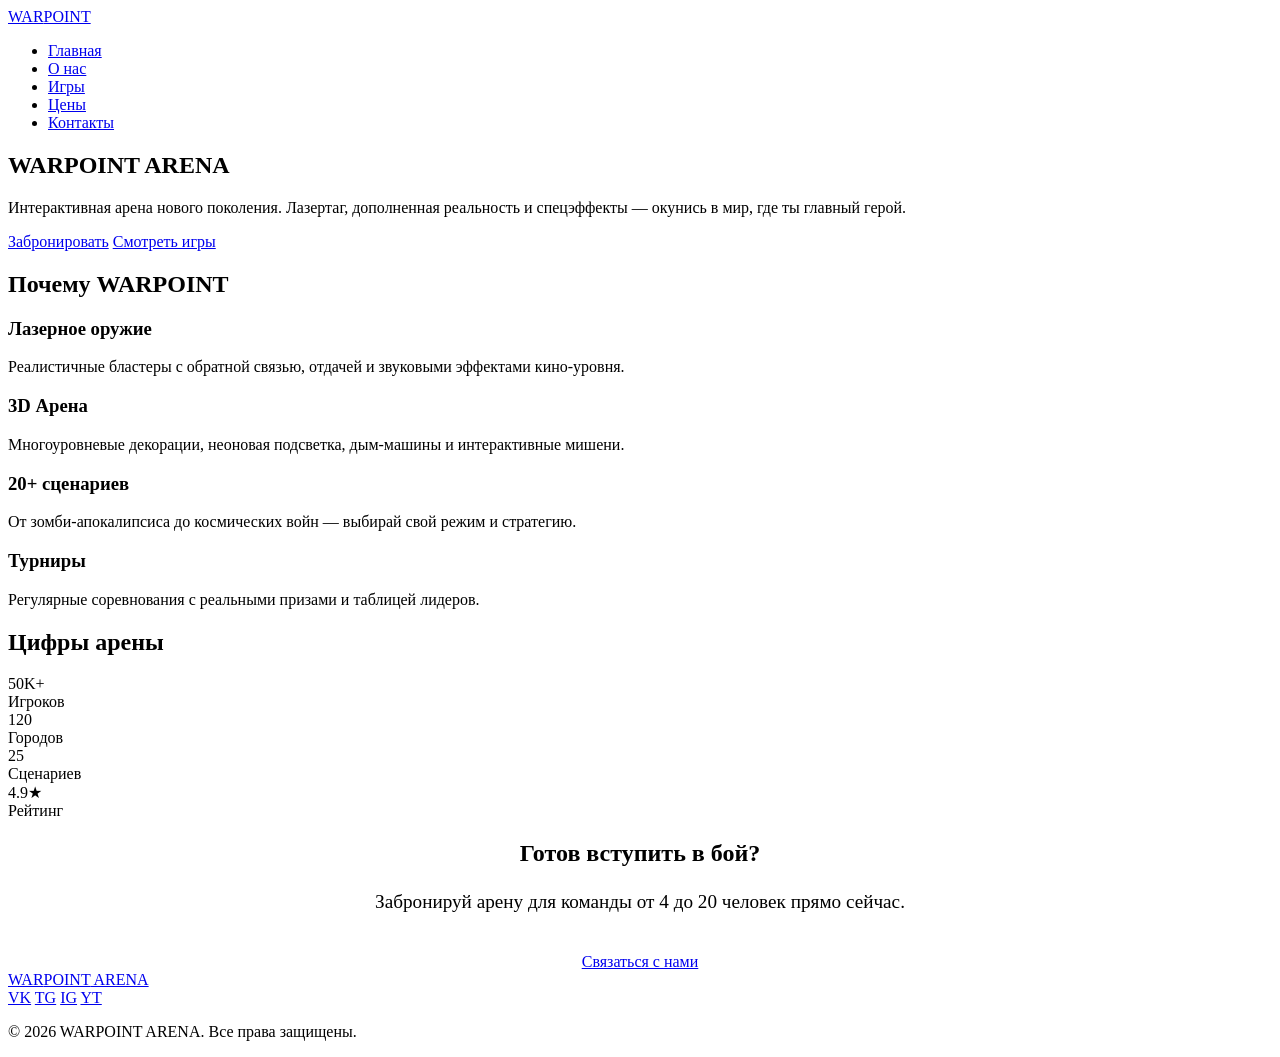
==== index.html @ 6c1cb9da "Add files via upload" ====
<!DOCTYPE html>
<html lang="ru">
<head>
  <meta charset="UTF-8">
  <meta name="viewport" content="width=device-width, initial-scale=1.0">
  <title>WARPOINT ARENA — Интерактивная арена будущего</title>
  <link rel="preconnect" href="https://fonts.googleapis.com">
  <link rel="preconnect" href="https://fonts.gstatic.com" crossorigin>
  <link href="https://fonts.googleapis.com/css2?family=Orbitron:wght@500;700;900&family=Rajdhani:wght@400;600;700&display=swap" rel="stylesheet">
  <link rel="stylesheet" href="css/style.css">
</head>
<body>

<header>
  <div class="nav-container">
    <a href="index.html" class="logo">WAR<span>POINT</span></a>
    <div class="burger" id="burger"><span></span><span></span><span></span></div>
    <nav>
      <ul id="navList">
        <li><a href="index.html" class="active">Главная</a></li>
        <li><a href="about.html">О нас</a></li>
        <li><a href="games.html">Игры</a></li>
        <li><a href="pricing.html">Цены</a></li>
        <li><a href="contacts.html">Контакты</a></li>
      </ul>
    </nav>
  </div>
</header>

<section class="hero">
  <div class="hero-content">
    <h1>WARPOINT ARENA</h1>
    <p>Интерактивная арена нового поколения. Лазертаг, дополненная реальность и спецэффекты — окунись в мир, где ты главный герой.</p>
    <div class="hero-buttons">
      <a href="pricing.html" class="btn">Забронировать</a>
      <a href="games.html" class="btn btn-pink">Смотреть игры</a>
    </div>
  </div>
</section>

<section>
  <div class="container">
    <h2 class="section-title">Почему <span class="neon-text">WARPOINT</span></h2>
    <div class="grid">
      <div class="card">
        <span class="icon"></span>
        <h3>Лазерное оружие</h3>
        <p>Реалистичные бластеры с обратной связью, отдачей и звуковыми эффектами кино-уровня.</p>
      </div>
      <div class="card">
        <span class="icon"></span>
        <h3>3D Арена</h3>
        <p>Многоуровневые декорации, неоновая подсветка, дым-машины и интерактивные мишени.</p>
      </div>
      <div class="card">
        <span class="icon"></span>
        <h3>20+ сценариев</h3>
        <p>От зомби-апокалипсиса до космических войн — выбирай свой режим и стратегию.</p>
      </div>
      <div class="card">
        <span class="icon"></span>
        <h3>Турниры</h3>
        <p>Регулярные соревнования с реальными призами и таблицей лидеров.</p>
      </div>
    </div>
  </div>
</section>

<section>
  <div class="container">
    <h2 class="section-title">Цифры <span class="neon-pink">арены</span></h2>
    <div class="stats">
      <div><span class="stat-num">50K+</span><div class="stat-label">Игроков</div></div>
      <div><span class="stat-num">120</span><div class="stat-label">Городов</div></div>
      <div><span class="stat-num">25</span><div class="stat-label">Сценариев</div></div>
      <div><span class="stat-num">4.9★</span><div class="stat-label">Рейтинг</div></div>
    </div>
  </div>
</section>

<section style="text-align:center;">
  <div class="container">
    <h2>Готов вступить <span class="neon-text">в бой?</span></h2>
    <p style="color:var(--text-muted); margin: 1.5rem 0 2.5rem; font-size:1.2rem;">Забронируй арену для команды от 4 до 20 человек прямо сейчас.</p>
    <a href="contacts.html" class="btn">Связаться с нами</a>
  </div>
</section>

<footer>
  <a href="index.html" class="logo">WAR<span>POINT</span> ARENA</a>
  <div class="socials">
    <a href="#" title="VK">VK</a>
    <a href="#" title="Telegram">TG</a>
    <a href="#" title="Instagram">IG</a>
    <a href="#" title="YouTube">YT</a>
  </div>
  <p class="copyright">© 2026 WARPOINT ARENA. Все права защищены.</p>
</footer>

<script src="js/main.js"></script>
</body>
</html>
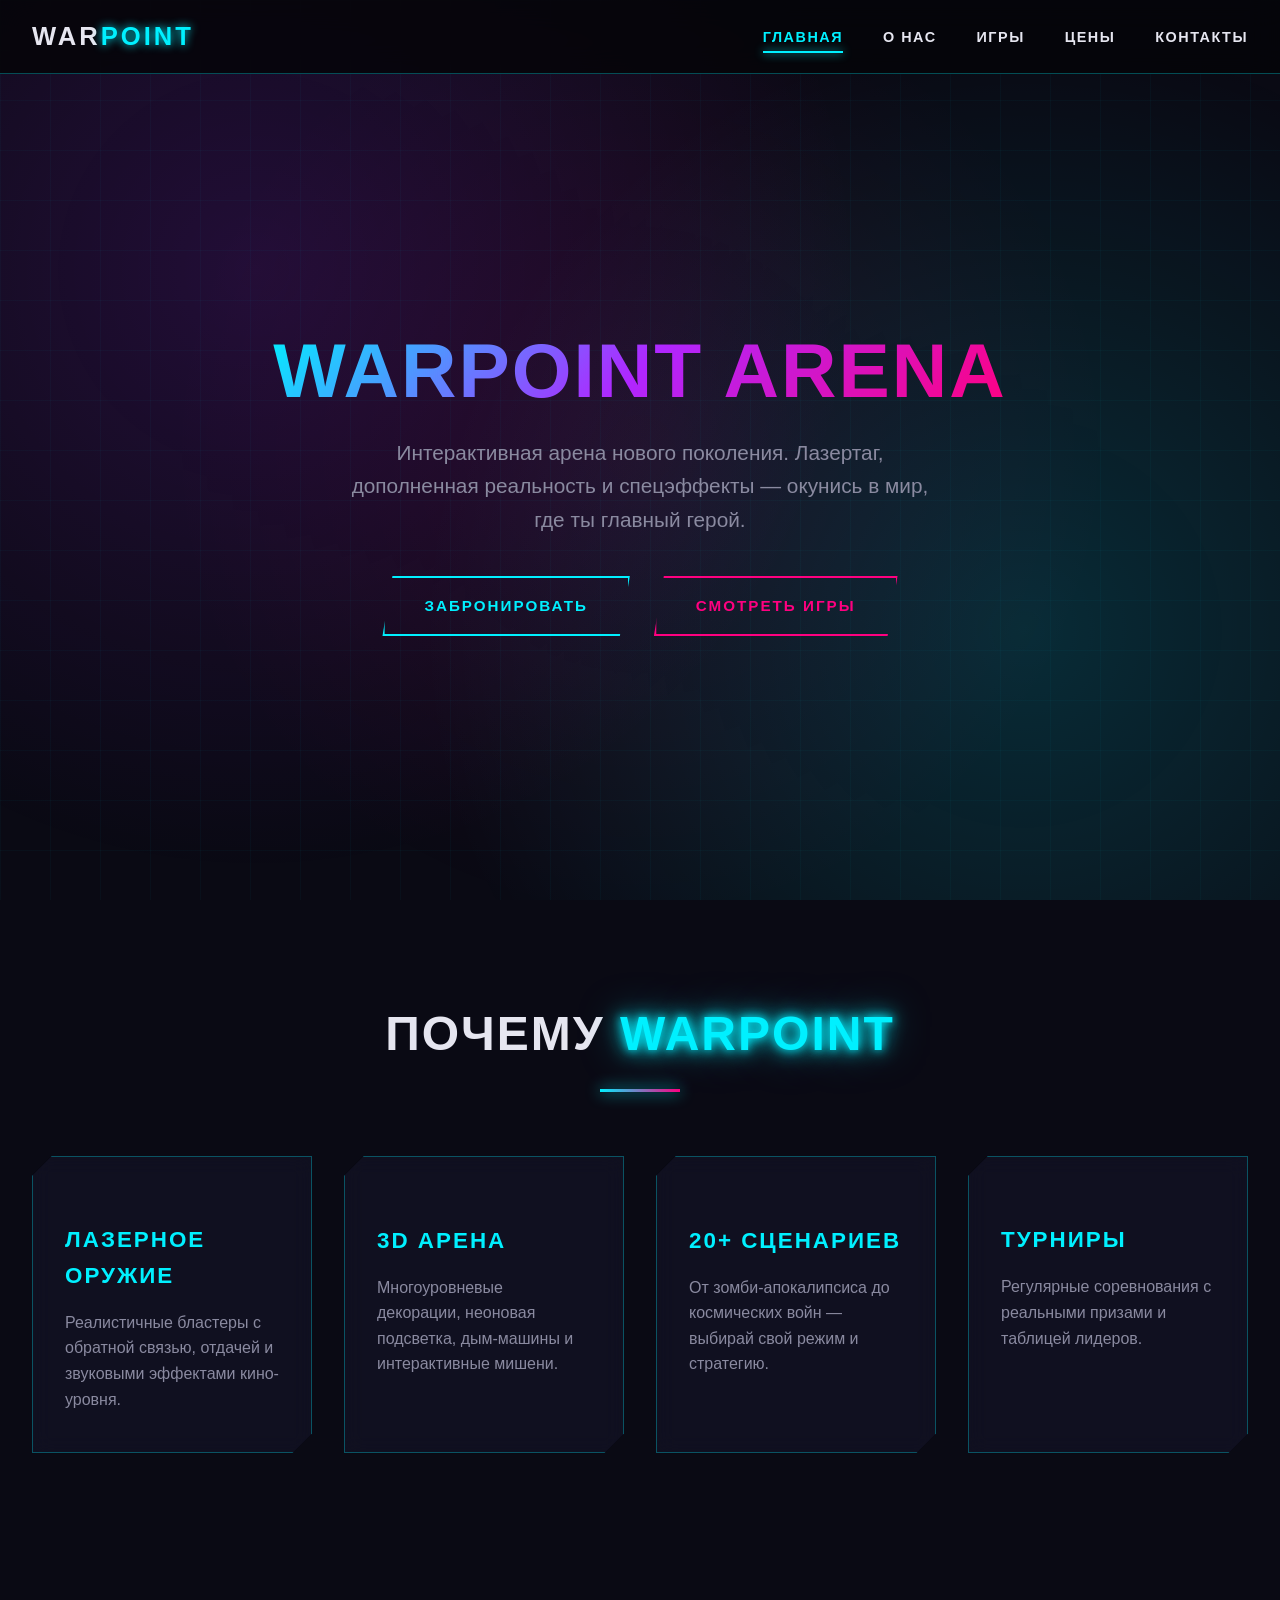
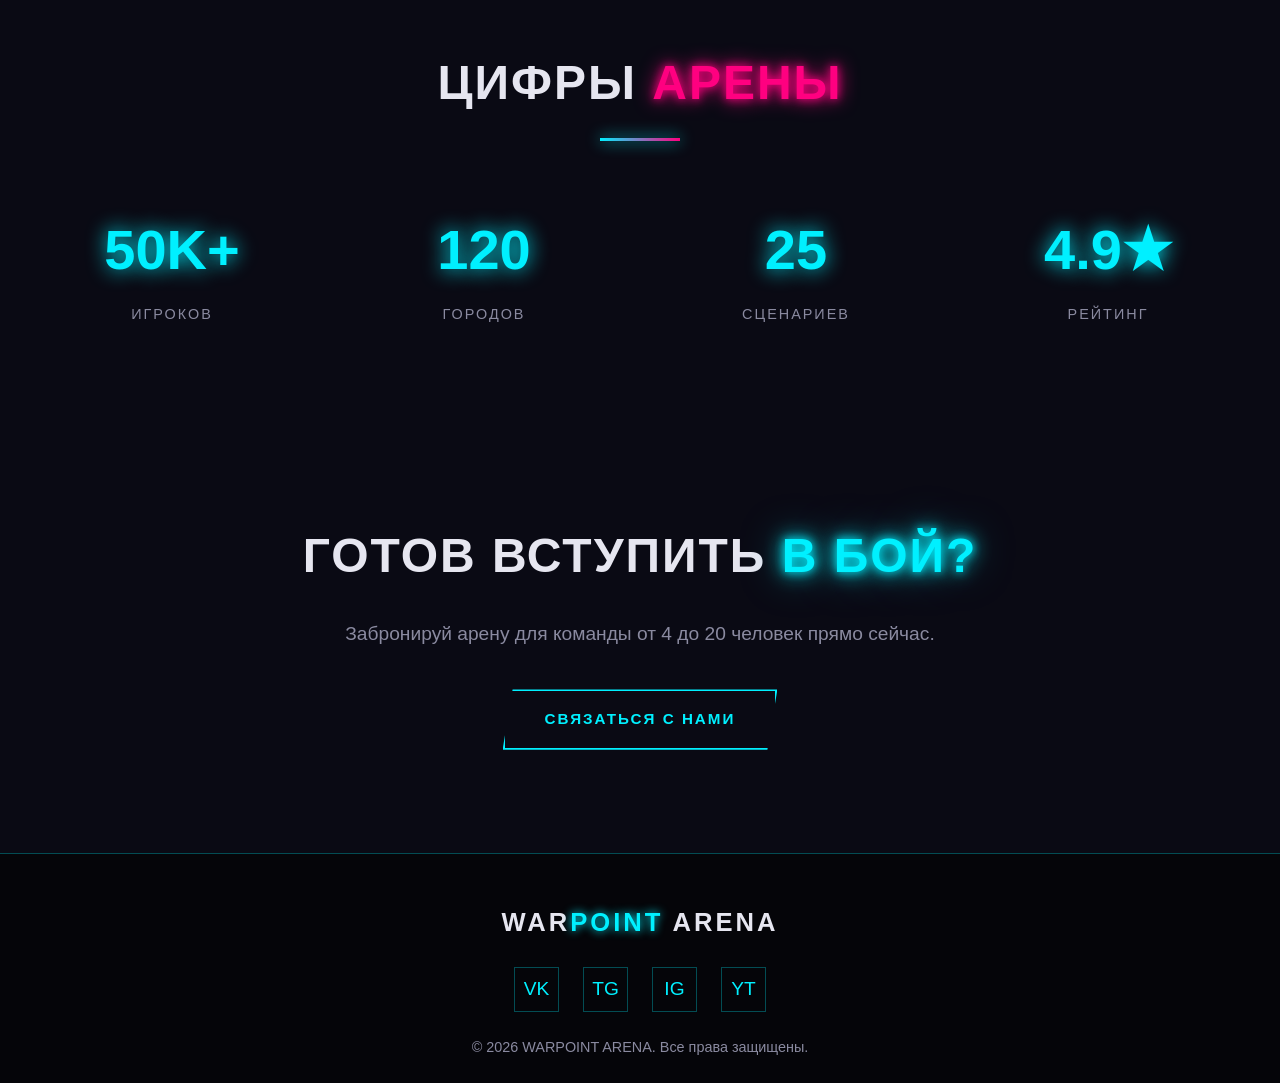
==== commit d687578c: "Update index.html" ====
--- a/index.html
+++ b/index.html
@@ -7,7 +7,7 @@
   <link rel="preconnect" href="https://fonts.googleapis.com">
   <link rel="preconnect" href="https://fonts.gstatic.com" crossorigin>
   <link href="https://fonts.googleapis.com/css2?family=Orbitron:wght@500;700;900&family=Rajdhani:wght@400;600;700&display=swap" rel="stylesheet">
-  <link rel="stylesheet" href="css/style.css">
+  <link rel="stylesheet" href="style.css">
 </head>
 <body>
 
--- a/style.css
+++ b/style.css
@@ -0,0 +1,489 @@
+/* ===== RESET & BASE ===== */
+* { margin: 0; padding: 0; box-sizing: border-box; }
+
+:root {
+  --bg-dark: #0a0a14;
+  --bg-darker: #050509;
+  --neon-cyan: #00f0ff;
+  --neon-pink: #ff0080;
+  --neon-purple: #b026ff;
+  --text-light: #e6e6f0;
+  --text-muted: #8a8aa0;
+  --card-bg: rgba(20, 20, 40, 0.6);
+  --border-glow: rgba(0, 240, 255, 0.3);
+}
+
+html { scroll-behavior: smooth; }
+
+body {
+  font-family: 'Rajdhani', 'Segoe UI', sans-serif;
+  background: var(--bg-dark);
+  color: var(--text-light);
+  line-height: 1.6;
+  overflow-x: hidden;
+  min-height: 100vh;
+}
+
+body::before {
+  content: '';
+  position: fixed;
+  inset: 0;
+  background:
+    radial-gradient(circle at 20% 30%, rgba(176, 38, 255, 0.15), transparent 50%),
+    radial-gradient(circle at 80% 70%, rgba(0, 240, 255, 0.15), transparent 50%),
+    radial-gradient(circle at 50% 50%, rgba(255, 0, 128, 0.08), transparent 60%);
+  z-index: -2;
+  pointer-events: none;
+}
+
+body::after {
+  content: '';
+  position: fixed;
+  inset: 0;
+  background-image:
+    linear-gradient(rgba(0, 240, 255, 0.03) 1px, transparent 1px),
+    linear-gradient(90deg, rgba(0, 240, 255, 0.03) 1px, transparent 1px);
+  background-size: 50px 50px;
+  z-index: -1;
+  pointer-events: none;
+}
+
+/* ===== TYPOGRAPHY ===== */
+h1, h2, h3 {
+  font-family: 'Orbitron', 'Rajdhani', sans-serif;
+  font-weight: 800;
+  letter-spacing: 2px;
+  text-transform: uppercase;
+}
+
+h1 { font-size: clamp(2.5rem, 6vw, 5rem); line-height: 1.1; }
+h2 { font-size: clamp(1.8rem, 4vw, 3rem); margin-bottom: 1.5rem; }
+h3 { font-size: 1.4rem; margin-bottom: 1rem; }
+
+.neon-text {
+  color: var(--neon-cyan);
+  text-shadow:
+    0 0 10px var(--neon-cyan),
+    0 0 20px var(--neon-cyan),
+    0 0 40px rgba(0, 240, 255, 0.5);
+}
+
+.neon-pink {
+  color: var(--neon-pink);
+  text-shadow:
+    0 0 10px var(--neon-pink),
+    0 0 20px var(--neon-pink);
+}
+
+/* ===== HEADER & NAV ===== */
+header {
+  position: fixed;
+  top: 0; left: 0; right: 0;
+  background: rgba(5, 5, 9, 0.85);
+  backdrop-filter: blur(15px);
+  border-bottom: 1px solid var(--border-glow);
+  z-index: 1000;
+  padding: 1rem 0;
+}
+
+.nav-container {
+  max-width: 1400px;
+  margin: 0 auto;
+  padding: 0 2rem;
+  display: flex;
+  justify-content: space-between;
+  align-items: center;
+}
+
+.logo {
+  font-family: 'Orbitron', sans-serif;
+  font-size: 1.6rem;
+  font-weight: 900;
+  letter-spacing: 3px;
+  color: var(--text-light);
+  text-decoration: none;
+}
+.logo span { color: var(--neon-cyan); text-shadow: 0 0 10px var(--neon-cyan); }
+
+nav ul {
+  display: flex;
+  gap: 2.5rem;
+  list-style: none;
+}
+
+nav a {
+  color: var(--text-light);
+  text-decoration: none;
+  font-weight: 600;
+  text-transform: uppercase;
+  letter-spacing: 1.5px;
+  font-size: 0.9rem;
+  position: relative;
+  padding: 0.5rem 0;
+  transition: color 0.3s;
+}
+
+nav a::after {
+  content: '';
+  position: absolute;
+  bottom: 0; left: 0;
+  width: 0; height: 2px;
+  background: var(--neon-cyan);
+  box-shadow: 0 0 10px var(--neon-cyan);
+  transition: width 0.3s;
+}
+
+nav a:hover, nav a.active { color: var(--neon-cyan); }
+nav a:hover::after, nav a.active::after { width: 100%; }
+
+.burger { display: none; cursor: pointer; flex-direction: column; gap: 5px; }
+.burger span { width: 28px; height: 3px; background: var(--neon-cyan); transition: 0.3s; }
+
+/* ===== BUTTONS ===== */
+.btn {
+  display: inline-block;
+  padding: 1rem 2.5rem;
+  background: transparent;
+  color: var(--neon-cyan);
+  border: 2px solid var(--neon-cyan);
+  text-decoration: none;
+  font-weight: 700;
+  text-transform: uppercase;
+  letter-spacing: 2px;
+  font-size: 0.95rem;
+  cursor: pointer;
+  position: relative;
+  overflow: hidden;
+  transition: all 0.3s;
+  clip-path: polygon(10px 0, 100% 0, calc(100% - 10px) 100%, 0 100%);
+}
+
+.btn::before {
+  content: '';
+  position: absolute;
+  inset: 0;
+  background: var(--neon-cyan);
+  transform: translateX(-100%);
+  transition: transform 0.3s;
+  z-index: -1;
+}
+
+.btn:hover {
+  color: var(--bg-darker);
+  box-shadow: 0 0 30px var(--neon-cyan);
+}
+.btn:hover::before { transform: translateX(0); }
+
+.btn-pink {
+  color: var(--neon-pink);
+  border-color: var(--neon-pink);
+}
+.btn-pink::before { background: var(--neon-pink); }
+.btn-pink:hover { box-shadow: 0 0 30px var(--neon-pink); }
+
+/* ===== HERO ===== */
+.hero {
+  min-height: 100vh;
+  display: flex;
+  align-items: center;
+  justify-content: center;
+  text-align: center;
+  padding: 8rem 2rem 4rem;
+  position: relative;
+}
+
+.hero-content { max-width: 900px; z-index: 2; }
+
+.hero h1 {
+  margin-bottom: 1.5rem;
+  background: linear-gradient(135deg, var(--neon-cyan), var(--neon-purple), var(--neon-pink));
+  -webkit-background-clip: text;
+  background-clip: text;
+  -webkit-text-fill-color: transparent;
+  animation: glow-pulse 3s ease-in-out infinite;
+}
+
+@keyframes glow-pulse {
+  0%, 100% { filter: drop-shadow(0 0 20px rgba(0, 240, 255, 0.5)); }
+  50% { filter: drop-shadow(0 0 40px rgba(176, 38, 255, 0.7)); }
+}
+
+.hero p {
+  font-size: 1.3rem;
+  color: var(--text-muted);
+  margin-bottom: 2.5rem;
+  max-width: 600px;
+  margin-left: auto;
+  margin-right: auto;
+}
+
+.hero-buttons { display: flex; gap: 1.5rem; justify-content: center; flex-wrap: wrap; }
+
+/* ===== SECTIONS ===== */
+section { padding: 6rem 2rem; position: relative; }
+
+.container { max-width: 1300px; margin: 0 auto; }
+
+.section-title {
+  text-align: center;
+  margin-bottom: 4rem;
+  position: relative;
+}
+
+.section-title::after {
+  content: '';
+  display: block;
+  width: 80px;
+  height: 3px;
+  background: linear-gradient(90deg, var(--neon-cyan), var(--neon-pink));
+  margin: 1rem auto 0;
+  box-shadow: 0 0 15px var(--neon-cyan);
+}
+
+/* ===== CARDS GRID ===== */
+.grid {
+  display: grid;
+  grid-template-columns: repeat(auto-fit, minmax(280px, 1fr));
+  gap: 2rem;
+}
+
+.card {
+  background: var(--card-bg);
+  backdrop-filter: blur(10px);
+  border: 1px solid var(--border-glow);
+  padding: 2.5rem 2rem;
+  position: relative;
+  overflow: hidden;
+  transition: all 0.4s;
+  clip-path: polygon(20px 0, 100% 0, 100% calc(100% - 20px), calc(100% - 20px) 100%, 0 100%, 0 20px);
+}
+
+.card::before {
+  content: '';
+  position: absolute;
+  top: 0; left: -100%;
+  width: 100%; height: 3px;
+  background: linear-gradient(90deg, transparent, var(--neon-cyan), transparent);
+  transition: left 0.6s;
+}
+
+.card:hover {
+  transform: translateY(-8px);
+  border-color: var(--neon-cyan);
+  box-shadow: 0 10px 40px rgba(0, 240, 255, 0.2);
+}
+.card:hover::before { left: 100%; }
+
+.card .icon {
+  font-size: 3rem;
+  margin-bottom: 1rem;
+  display: inline-block;
+  filter: drop-shadow(0 0 10px var(--neon-cyan));
+}
+
+.card h3 { color: var(--neon-cyan); }
+.card p { color: var(--text-muted); }
+
+/* ===== STATS ===== */
+.stats {
+  display: grid;
+  grid-template-columns: repeat(auto-fit, minmax(180px, 1fr));
+  gap: 2rem;
+  text-align: center;
+}
+
+.stat-num {
+  font-family: 'Orbitron', sans-serif;
+  font-size: 3.5rem;
+  font-weight: 900;
+  color: var(--neon-cyan);
+  text-shadow: 0 0 20px var(--neon-cyan);
+  display: block;
+}
+
+.stat-label {
+  text-transform: uppercase;
+  letter-spacing: 2px;
+  color: var(--text-muted);
+  font-size: 0.9rem;
+  margin-top: 0.5rem;
+}
+
+/* ===== PRICING ===== */
+.pricing-grid {
+  display: grid;
+  grid-template-columns: repeat(auto-fit, minmax(280px, 1fr));
+  gap: 2rem;
+}
+
+.price-card {
+  background: var(--card-bg);
+  border: 1px solid var(--border-glow);
+  padding: 3rem 2rem;
+  text-align: center;
+  position: relative;
+  transition: all 0.4s;
+  clip-path: polygon(20px 0, 100% 0, 100% calc(100% - 20px), calc(100% - 20px) 100%, 0 100%, 0 20px);
+}
+
+.price-card.featured {
+  border-color: var(--neon-pink);
+  transform: scale(1.05);
+}
+
+.price-card.featured::before {
+  content: 'POPULAR';
+  position: absolute;
+  top: 20px;
+  right: -35px;
+  background: var(--neon-pink);
+  color: #fff;
+  padding: 0.3rem 3rem;
+  font-size: 0.8rem;
+  font-weight: 800;
+  transform: rotate(45deg);
+  letter-spacing: 2px;
+}
+
+.price-card:hover {
+  border-color: var(--neon-cyan);
+  box-shadow: 0 0 40px rgba(0, 240, 255, 0.3);
+}
+
+.price {
+  font-family: 'Orbitron', sans-serif;
+  font-size: 3rem;
+  font-weight: 900;
+  color: var(--neon-cyan);
+  margin: 1.5rem 0;
+}
+.price-card.featured .price { color: var(--neon-pink); }
+.price small { font-size: 1rem; color: var(--text-muted); }
+
+.price-card ul {
+  list-style: none;
+  margin: 2rem 0;
+  text-align: left;
+}
+
+.price-card li {
+  padding: 0.7rem 0;
+  border-bottom: 1px solid rgba(255,255,255,0.05);
+  color: var(--text-muted);
+}
+
+.price-card li::before {
+  content: '▸ ';
+  color: var(--neon-cyan);
+  font-weight: bold;
+}
+
+/* ===== CONTACT FORM ===== */
+.contact-wrapper {
+  display: grid;
+  grid-template-columns: 1fr 1fr;
+  gap: 4rem;
+  align-items: start;
+}
+
+.contact-info p {
+  margin-bottom: 1.5rem;
+  font-size: 1.1rem;
+}
+
+.contact-info strong {
+  color: var(--neon-cyan);
+  display: block;
+  text-transform: uppercase;
+  letter-spacing: 2px;
+  font-size: 0.9rem;
+  margin-bottom: 0.3rem;
+}
+
+form { display: flex; flex-direction: column; gap: 1.2rem; }
+
+input, textarea {
+  background: rgba(10, 10, 20, 0.8);
+  border: 1px solid var(--border-glow);
+  color: var(--text-light);
+  padding: 1rem 1.2rem;
+  font-family: inherit;
+  font-size: 1rem;
+  transition: all 0.3s;
+}
+
+input:focus, textarea:focus {
+  outline: none;
+  border-color: var(--neon-cyan);
+  box-shadow: 0 0 15px rgba(0, 240, 255, 0.3);
+}
+
+textarea { resize: vertical; min-height: 140px; }
+
+/* ===== FOOTER ===== */
+footer {
+  background: var(--bg-darker);
+  padding: 3rem 2rem 1.5rem;
+  border-top: 1px solid var(--border-glow);
+  text-align: center;
+}
+
+.socials {
+  display: flex;
+  justify-content: center;
+  gap: 1.5rem;
+  margin: 1.5rem 0;
+}
+
+.socials a {
+  width: 45px; height: 45px;
+  display: flex; align-items: center; justify-content: center;
+  border: 1px solid var(--border-glow);
+  color: var(--neon-cyan);
+  text-decoration: none;
+  font-size: 1.2rem;
+  transition: all 0.3s;
+}
+
+.socials a:hover {
+  background: var(--neon-cyan);
+  color: var(--bg-darker);
+  box-shadow: 0 0 20px var(--neon-cyan);
+}
+
+.copyright { color: var(--text-muted); font-size: 0.9rem; margin-top: 1rem; }
+
+/* ===== PAGE HEADER ===== */
+.page-header {
+  padding: 10rem 2rem 4rem;
+  text-align: center;
+  background: linear-gradient(180deg, rgba(176, 38, 255, 0.1), transparent);
+}
+
+.page-header h1 {
+  background: linear-gradient(135deg, var(--neon-cyan), var(--neon-pink));
+  -webkit-background-clip: text;
+  background-clip: text;
+  -webkit-text-fill-color: transparent;
+}
+
+.page-header p { color: var(--text-muted); font-size: 1.2rem; margin-top: 1rem; }
+
+/* ===== RESPONSIVE ===== */
+@media (max-width: 768px) {
+  nav ul {
+    position: fixed;
+    top: 70px; left: 0; right: 0;
+    background: rgba(5, 5, 9, 0.98);
+    flex-direction: column;
+    padding: 2rem;
+    gap: 1.5rem;
+    transform: translateY(-150%);
+    transition: transform 0.4s;
+  }
+  nav ul.open { transform: translateY(0); }
+  .burger { display: flex; }
+  .contact-wrapper { grid-template-columns: 1fr; gap: 2rem; }
+  .price-card.featured { transform: scale(1); }
+  section { padding: 4rem 1.5rem; }
+}
